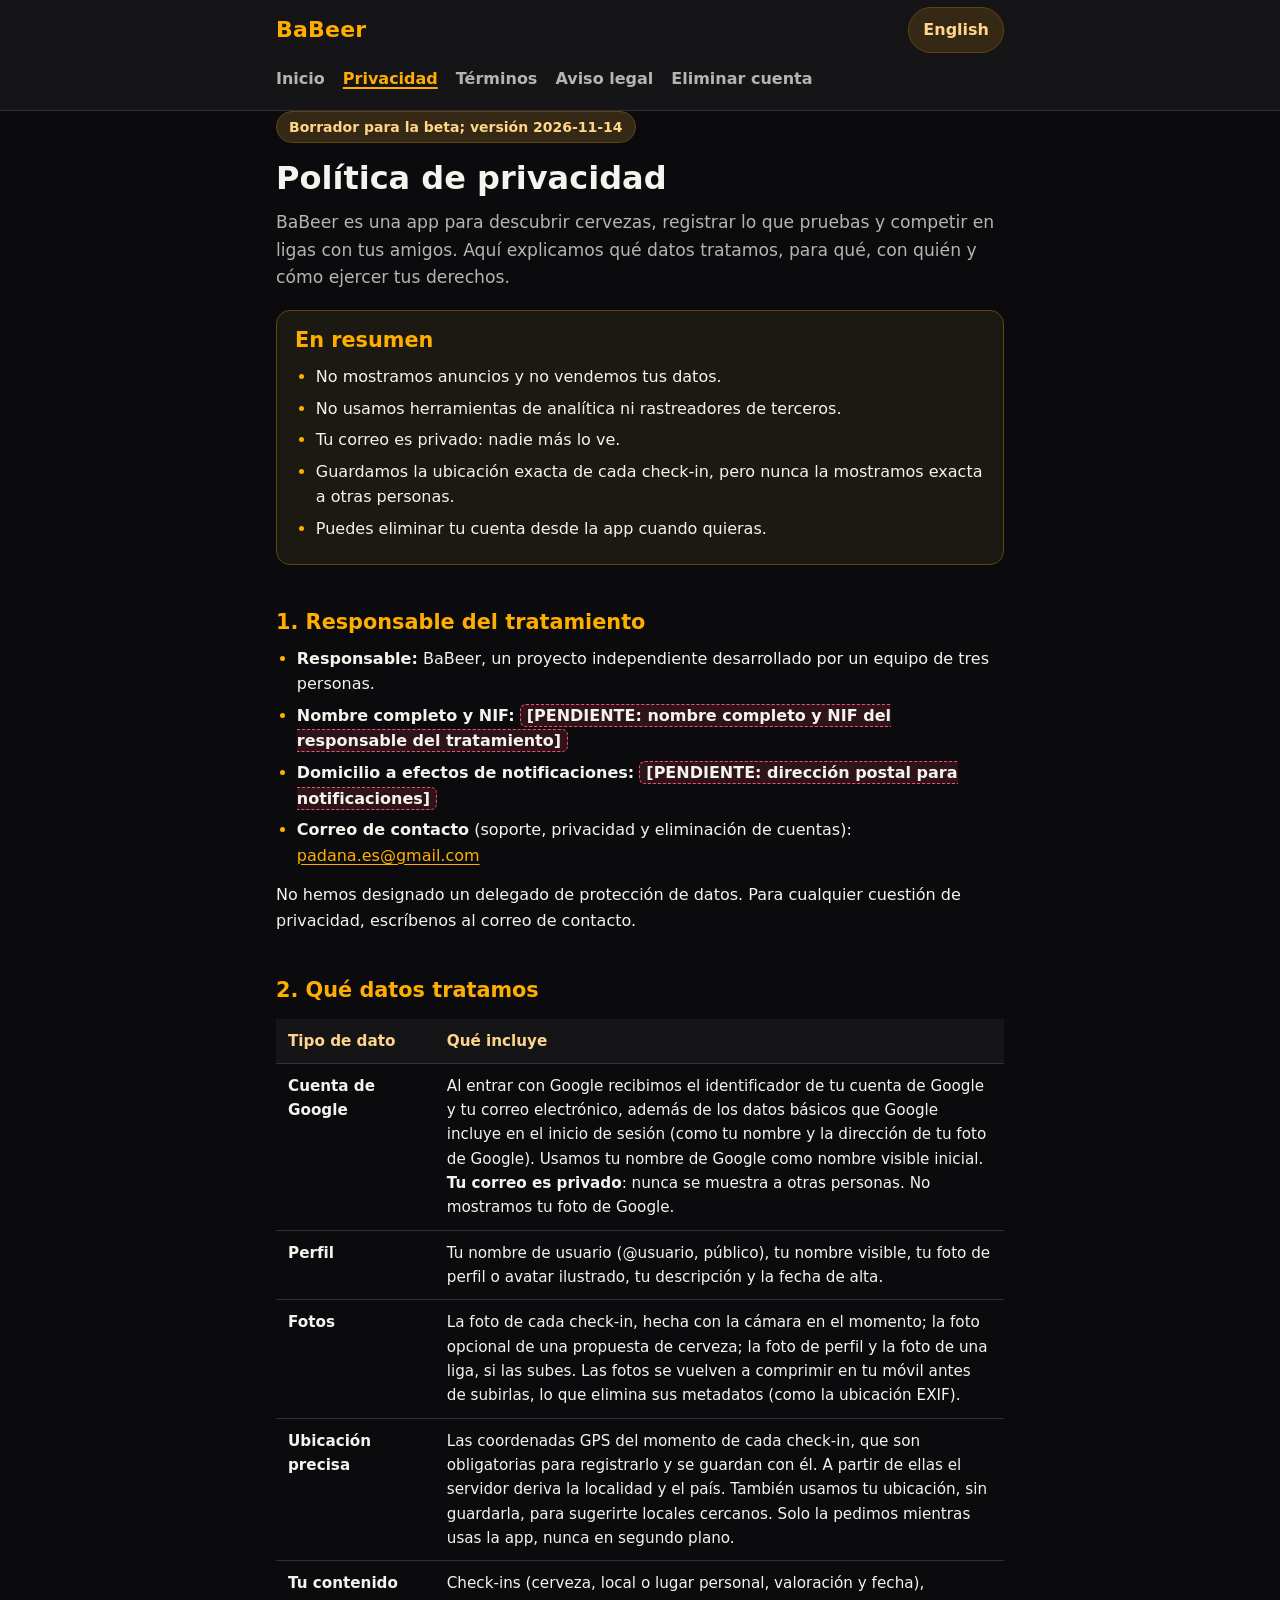
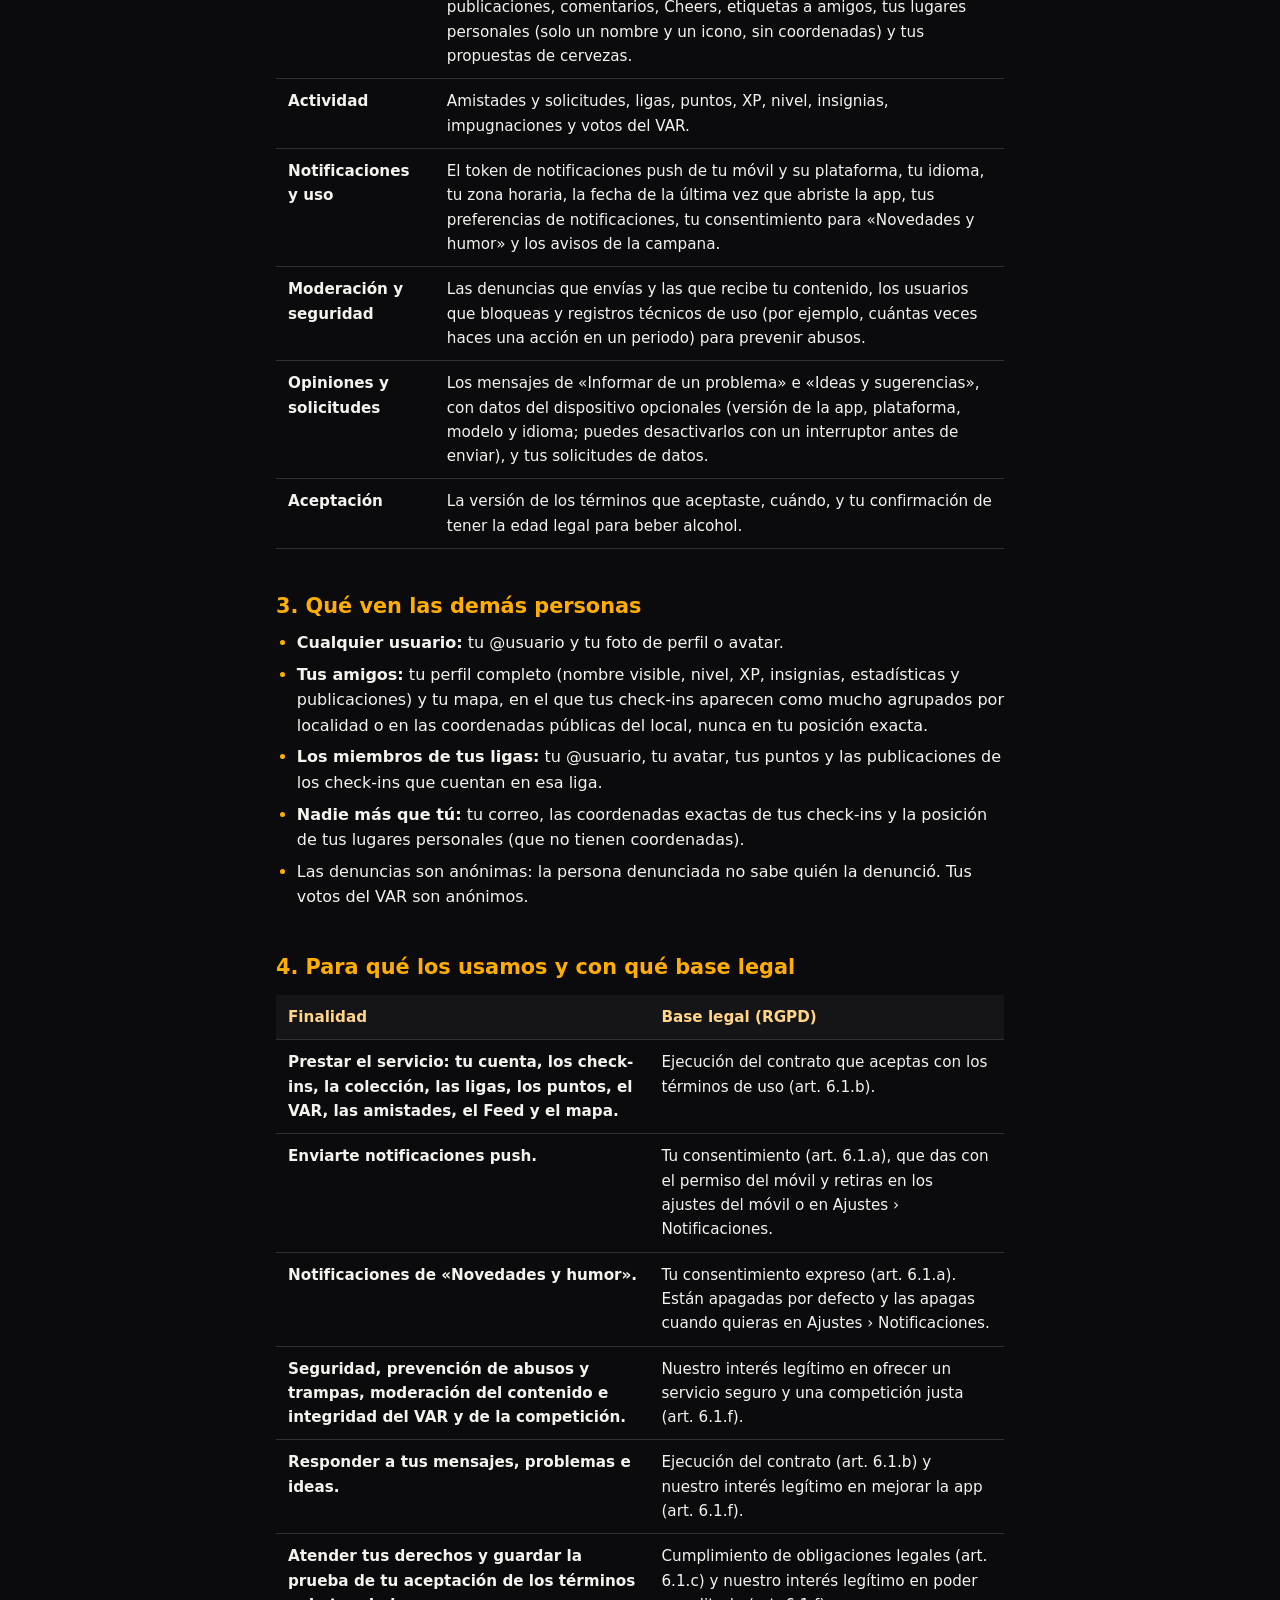
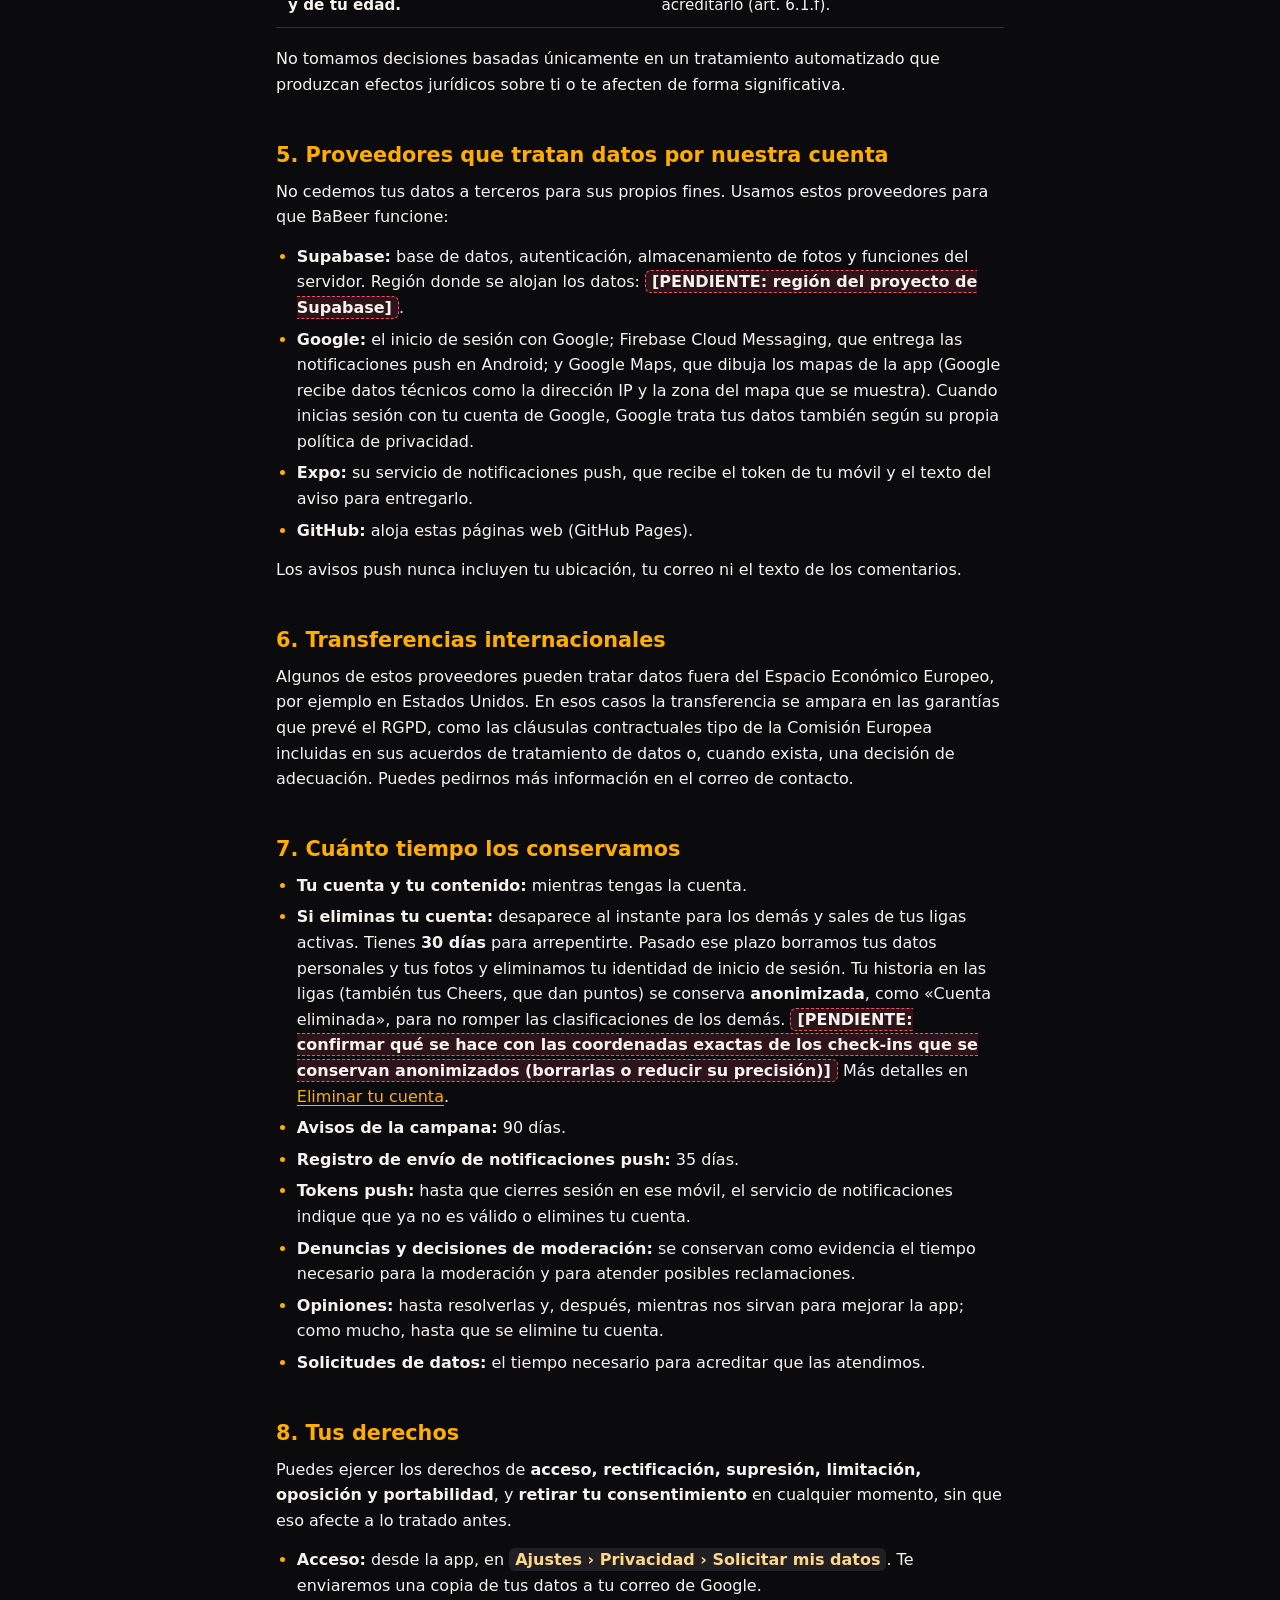
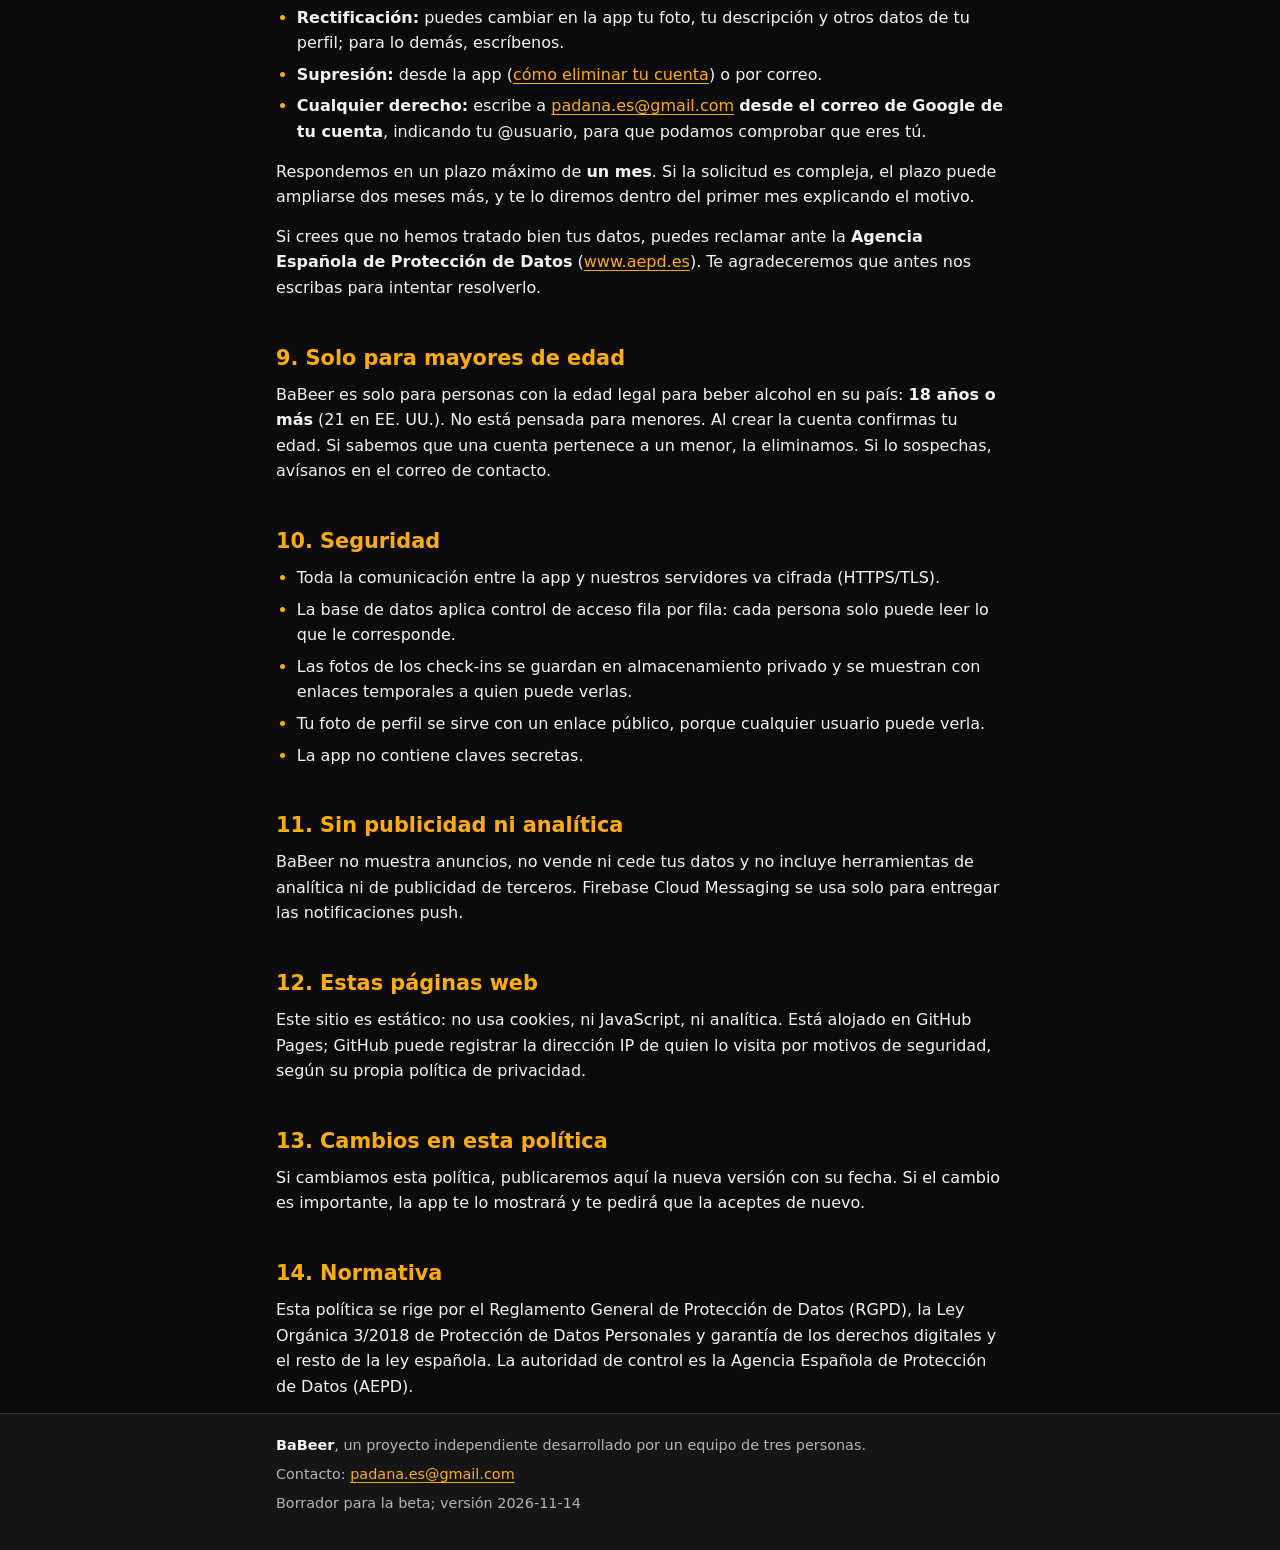
==== privacidad.html @ 209f2f9f "Páginas legales de BaBeer (beta)" ====
<!doctype html>
<html lang="es">
<head>
<meta charset="utf-8">
<meta name="viewport" content="width=device-width, initial-scale=1">
<meta http-equiv="Content-Security-Policy" content="default-src 'none'; style-src 'self'; img-src 'self'; base-uri 'none'; form-action 'none'">
<meta name="referrer" content="no-referrer">
<meta name="color-scheme" content="dark">
<title>Política de privacidad · BaBeer</title>
<meta name="description" content="Qué datos trata BaBeer, para qué, con quién y cómo ejercer tus derechos.">
<link rel="stylesheet" href="assets/style.css">
<link rel="alternate" hreflang="es" href="privacidad.html">
<link rel="alternate" hreflang="en" href="en/privacy.html">
</head>
<body>
<a class="skip" href="#contenido">Saltar al contenido</a>
<header class="site-header">
  <div class="wrap header-row">
    <a class="brand" href="index.html">BaBeer</a>
    <a class="lang" href="en/privacy.html" hreflang="en" lang="en">English</a>
  </div>
  <nav class="wrap site-nav" aria-label="Páginas legales">
    <a href="index.html">Inicio</a>
    <a href="privacidad.html" aria-current="page">Privacidad</a>
    <a href="terminos.html">Términos</a>
    <a href="aviso-legal.html">Aviso legal</a>
    <a href="eliminar-cuenta.html">Eliminar cuenta</a>
  </nav>
</header>

<main id="contenido" class="wrap">
<p class="draft">Borrador para la beta; versión 2026-11-14</p>
<h1>Política de privacidad</h1>
<p class="lead">BaBeer es una app para descubrir cervezas, registrar lo que pruebas y competir en ligas con tus amigos. Aquí explicamos qué datos tratamos, para qué, con quién y cómo ejercer tus derechos.</p>

<div class="card card-accent">
  <h2>En resumen</h2>
  <ul>
    <li>No mostramos anuncios y no vendemos tus datos.</li>
    <li>No usamos herramientas de analítica ni rastreadores de terceros.</li>
    <li>Tu correo es privado: nadie más lo ve.</li>
    <li>Guardamos la ubicación exacta de cada check-in, pero nunca la mostramos exacta a otras personas.</li>
    <li>Puedes eliminar tu cuenta desde la app cuando quieras.</li>
  </ul>
</div>

<h2 id="responsable">1. Responsable del tratamiento</h2>
<ul>
  <li><strong>Responsable:</strong> BaBeer, un proyecto independiente desarrollado por un equipo de tres personas.</li>
  <li><strong>Nombre completo y NIF:</strong> <span class="pending">[PENDIENTE: nombre completo y NIF del responsable del tratamiento]</span></li>
  <li><strong>Domicilio a efectos de notificaciones:</strong> <span class="pending">[PENDIENTE: dirección postal para notificaciones]</span></li>
  <li><strong>Correo de contacto</strong> (soporte, privacidad y eliminación de cuentas): <a href="mailto:padana.es@gmail.com">padana.es@gmail.com</a></li>
</ul>
<p>No hemos designado un delegado de protección de datos. Para cualquier cuestión de privacidad, escríbenos al correo de contacto.</p>

<h2 id="datos">2. Qué datos tratamos</h2>
<table>
  <thead><tr><th scope="col">Tipo de dato</th><th scope="col">Qué incluye</th></tr></thead>
  <tbody>
    <tr><td data-label="Tipo de dato">Cuenta de Google</td><td data-label="Qué incluye">Al entrar con Google recibimos el identificador de tu cuenta de Google y tu correo electrónico, además de los datos básicos que Google incluye en el inicio de sesión (como tu nombre y la dirección de tu foto de Google). Usamos tu nombre de Google como nombre visible inicial. <strong>Tu correo es privado</strong>: nunca se muestra a otras personas. No mostramos tu foto de Google.</td></tr>
    <tr><td data-label="Tipo de dato">Perfil</td><td data-label="Qué incluye">Tu nombre de usuario (@usuario, público), tu nombre visible, tu foto de perfil o avatar ilustrado, tu descripción y la fecha de alta.</td></tr>
    <tr><td data-label="Tipo de dato">Fotos</td><td data-label="Qué incluye">La foto de cada check-in, hecha con la cámara en el momento; la foto opcional de una propuesta de cerveza; la foto de perfil y la foto de una liga, si las subes. Las fotos se vuelven a comprimir en tu móvil antes de subirlas, lo que elimina sus metadatos (como la ubicación EXIF).</td></tr>
    <tr><td data-label="Tipo de dato">Ubicación precisa</td><td data-label="Qué incluye">Las coordenadas GPS del momento de cada check-in, que son obligatorias para registrarlo y se guardan con él. A partir de ellas el servidor deriva la localidad y el país. También usamos tu ubicación, sin guardarla, para sugerirte locales cercanos. Solo la pedimos mientras usas la app, nunca en segundo plano.</td></tr>
    <tr><td data-label="Tipo de dato">Tu contenido</td><td data-label="Qué incluye">Check-ins (cerveza, local o lugar personal, valoración y fecha), publicaciones, comentarios, Cheers, etiquetas a amigos, tus lugares personales (solo un nombre y un icono, sin coordenadas) y tus propuestas de cervezas.</td></tr>
    <tr><td data-label="Tipo de dato">Actividad</td><td data-label="Qué incluye">Amistades y solicitudes, ligas, puntos, XP, nivel, insignias, impugnaciones y votos del VAR.</td></tr>
    <tr><td data-label="Tipo de dato">Notificaciones y uso</td><td data-label="Qué incluye">El token de notificaciones push de tu móvil y su plataforma, tu idioma, tu zona horaria, la fecha de la última vez que abriste la app, tus preferencias de notificaciones, tu consentimiento para «Novedades y humor» y los avisos de la campana.</td></tr>
    <tr><td data-label="Tipo de dato">Moderación y seguridad</td><td data-label="Qué incluye">Las denuncias que envías y las que recibe tu contenido, los usuarios que bloqueas y registros técnicos de uso (por ejemplo, cuántas veces haces una acción en un periodo) para prevenir abusos.</td></tr>
    <tr><td data-label="Tipo de dato">Opiniones y solicitudes</td><td data-label="Qué incluye">Los mensajes de «Informar de un problema» e «Ideas y sugerencias», con datos del dispositivo opcionales (versión de la app, plataforma, modelo y idioma; puedes desactivarlos con un interruptor antes de enviar), y tus solicitudes de datos.</td></tr>
    <tr><td data-label="Tipo de dato">Aceptación</td><td data-label="Qué incluye">La versión de los términos que aceptaste, cuándo, y tu confirmación de tener la edad legal para beber alcohol.</td></tr>
  </tbody>
</table>

<h2 id="quien-ve">3. Qué ven las demás personas</h2>
<ul>
  <li><strong>Cualquier usuario:</strong> tu @usuario y tu foto de perfil o avatar.</li>
  <li><strong>Tus amigos:</strong> tu perfil completo (nombre visible, nivel, XP, insignias, estadísticas y publicaciones) y tu mapa, en el que tus check-ins aparecen como mucho agrupados por localidad o en las coordenadas públicas del local, nunca en tu posición exacta.</li>
  <li><strong>Los miembros de tus ligas:</strong> tu @usuario, tu avatar, tus puntos y las publicaciones de los check-ins que cuentan en esa liga.</li>
  <li><strong>Nadie más que tú:</strong> tu correo, las coordenadas exactas de tus check-ins y la posición de tus lugares personales (que no tienen coordenadas).</li>
  <li>Las denuncias son anónimas: la persona denunciada no sabe quién la denunció. Tus votos del VAR son anónimos.</li>
</ul>

<h2 id="finalidades">4. Para qué los usamos y con qué base legal</h2>
<table>
  <thead><tr><th scope="col">Finalidad</th><th scope="col">Base legal (RGPD)</th></tr></thead>
  <tbody>
    <tr><td data-label="Finalidad">Prestar el servicio: tu cuenta, los check-ins, la colección, las ligas, los puntos, el VAR, las amistades, el Feed y el mapa.</td><td data-label="Base legal (RGPD)">Ejecución del contrato que aceptas con los términos de uso (art. 6.1.b).</td></tr>
    <tr><td data-label="Finalidad">Enviarte notificaciones push.</td><td data-label="Base legal (RGPD)">Tu consentimiento (art. 6.1.a), que das con el permiso del móvil y retiras en los ajustes del móvil o en Ajustes › Notificaciones.</td></tr>
    <tr><td data-label="Finalidad">Notificaciones de «Novedades y humor».</td><td data-label="Base legal (RGPD)">Tu consentimiento expreso (art. 6.1.a). Están apagadas por defecto y las apagas cuando quieras en Ajustes › Notificaciones.</td></tr>
    <tr><td data-label="Finalidad">Seguridad, prevención de abusos y trampas, moderación del contenido e integridad del VAR y de la competición.</td><td data-label="Base legal (RGPD)">Nuestro interés legítimo en ofrecer un servicio seguro y una competición justa (art. 6.1.f).</td></tr>
    <tr><td data-label="Finalidad">Responder a tus mensajes, problemas e ideas.</td><td data-label="Base legal (RGPD)">Ejecución del contrato (art. 6.1.b) y nuestro interés legítimo en mejorar la app (art. 6.1.f).</td></tr>
    <tr><td data-label="Finalidad">Atender tus derechos y guardar la prueba de tu aceptación de los términos y de tu edad.</td><td data-label="Base legal (RGPD)">Cumplimiento de obligaciones legales (art. 6.1.c) y nuestro interés legítimo en poder acreditarlo (art. 6.1.f).</td></tr>
  </tbody>
</table>
<p>No tomamos decisiones basadas únicamente en un tratamiento automatizado que produzcan efectos jurídicos sobre ti o te afecten de forma significativa.</p>

<h2 id="proveedores">5. Proveedores que tratan datos por nuestra cuenta</h2>
<p>No cedemos tus datos a terceros para sus propios fines. Usamos estos proveedores para que BaBeer funcione:</p>
<ul>
  <li><strong>Supabase:</strong> base de datos, autenticación, almacenamiento de fotos y funciones del servidor. Región donde se alojan los datos: <span class="pending">[PENDIENTE: región del proyecto de Supabase]</span>.</li>
  <li><strong>Google:</strong> el inicio de sesión con Google; Firebase Cloud Messaging, que entrega las notificaciones push en Android; y Google Maps, que dibuja los mapas de la app (Google recibe datos técnicos como la dirección IP y la zona del mapa que se muestra). Cuando inicias sesión con tu cuenta de Google, Google trata tus datos también según su propia política de privacidad.</li>
  <li><strong>Expo:</strong> su servicio de notificaciones push, que recibe el token de tu móvil y el texto del aviso para entregarlo.</li>
  <li><strong>GitHub:</strong> aloja estas páginas web (GitHub Pages).</li>
</ul>
<p>Los avisos push nunca incluyen tu ubicación, tu correo ni el texto de los comentarios.</p>

<h2 id="transferencias">6. Transferencias internacionales</h2>
<p>Algunos de estos proveedores pueden tratar datos fuera del Espacio Económico Europeo, por ejemplo en Estados Unidos. En esos casos la transferencia se ampara en las garantías que prevé el RGPD, como las cláusulas contractuales tipo de la Comisión Europea incluidas en sus acuerdos de tratamiento de datos o, cuando exista, una decisión de adecuación. Puedes pedirnos más información en el correo de contacto.</p>

<h2 id="conservacion">7. Cuánto tiempo los conservamos</h2>
<ul>
  <li><strong>Tu cuenta y tu contenido:</strong> mientras tengas la cuenta.</li>
  <li><strong>Si eliminas tu cuenta:</strong> desaparece al instante para los demás y sales de tus ligas activas. Tienes <strong>30 días</strong> para arrepentirte. Pasado ese plazo borramos tus datos personales y tus fotos y eliminamos tu identidad de inicio de sesión. Tu historia en las ligas (también tus Cheers, que dan puntos) se conserva <strong>anonimizada</strong>, como «Cuenta eliminada», para no romper las clasificaciones de los demás. <span class="pending">[PENDIENTE: confirmar qué se hace con las coordenadas exactas de los check-ins que se conservan anonimizados (borrarlas o reducir su precisión)]</span> Más detalles en <a href="eliminar-cuenta.html">Eliminar tu cuenta</a>.</li>
  <li><strong>Avisos de la campana:</strong> 90 días.</li>
  <li><strong>Registro de envío de notificaciones push:</strong> 35 días.</li>
  <li><strong>Tokens push:</strong> hasta que cierres sesión en ese móvil, el servicio de notificaciones indique que ya no es válido o elimines tu cuenta.</li>
  <li><strong>Denuncias y decisiones de moderación:</strong> se conservan como evidencia el tiempo necesario para la moderación y para atender posibles reclamaciones.</li>
  <li><strong>Opiniones:</strong> hasta resolverlas y, después, mientras nos sirvan para mejorar la app; como mucho, hasta que se elimine tu cuenta.</li>
  <li><strong>Solicitudes de datos:</strong> el tiempo necesario para acreditar que las atendimos.</li>
</ul>

<h2 id="derechos">8. Tus derechos</h2>
<p>Puedes ejercer los derechos de <strong>acceso, rectificación, supresión, limitación, oposición y portabilidad</strong>, y <strong>retirar tu consentimiento</strong> en cualquier momento, sin que eso afecte a lo tratado antes.</p>
<ul>
  <li><strong>Acceso:</strong> desde la app, en <span class="path">Ajustes › Privacidad › Solicitar mis datos</span>. Te enviaremos una copia de tus datos a tu correo de Google.</li>
  <li><strong>Rectificación:</strong> puedes cambiar en la app tu foto, tu descripción y otros datos de tu perfil; para lo demás, escríbenos.</li>
  <li><strong>Supresión:</strong> desde la app (<a href="eliminar-cuenta.html">cómo eliminar tu cuenta</a>) o por correo.</li>
  <li><strong>Cualquier derecho:</strong> escribe a <a href="mailto:padana.es@gmail.com">padana.es@gmail.com</a> <strong>desde el correo de Google de tu cuenta</strong>, indicando tu @usuario, para que podamos comprobar que eres tú.</li>
</ul>
<p>Respondemos en un plazo máximo de <strong>un mes</strong>. Si la solicitud es compleja, el plazo puede ampliarse dos meses más, y te lo diremos dentro del primer mes explicando el motivo.</p>
<p>Si crees que no hemos tratado bien tus datos, puedes reclamar ante la <strong>Agencia Española de Protección de Datos</strong> (<a href="https://www.aepd.es">www.aepd.es</a>). Te agradeceremos que antes nos escribas para intentar resolverlo.</p>

<h2 id="menores">9. Solo para mayores de edad</h2>
<p>BaBeer es solo para personas con la edad legal para beber alcohol en su país: <strong>18 años o más</strong> (21 en EE. UU.). No está pensada para menores. Al crear la cuenta confirmas tu edad. Si sabemos que una cuenta pertenece a un menor, la eliminamos. Si lo sospechas, avísanos en el correo de contacto.</p>

<h2 id="seguridad">10. Seguridad</h2>
<ul>
  <li>Toda la comunicación entre la app y nuestros servidores va cifrada (HTTPS/TLS).</li>
  <li>La base de datos aplica control de acceso fila por fila: cada persona solo puede leer lo que le corresponde.</li>
  <li>Las fotos de los check-ins se guardan en almacenamiento privado y se muestran con enlaces temporales a quien puede verlas.</li>
  <li>Tu foto de perfil se sirve con un enlace público, porque cualquier usuario puede verla.</li>
  <li>La app no contiene claves secretas.</li>
</ul>

<h2 id="sin-anuncios">11. Sin publicidad ni analítica</h2>
<p>BaBeer no muestra anuncios, no vende ni cede tus datos y no incluye herramientas de analítica ni de publicidad de terceros. Firebase Cloud Messaging se usa solo para entregar las notificaciones push.</p>

<h2 id="web">12. Estas páginas web</h2>
<p>Este sitio es estático: no usa cookies, ni JavaScript, ni analítica. Está alojado en GitHub Pages; GitHub puede registrar la dirección IP de quien lo visita por motivos de seguridad, según su propia política de privacidad.</p>

<h2 id="cambios">13. Cambios en esta política</h2>
<p>Si cambiamos esta política, publicaremos aquí la nueva versión con su fecha. Si el cambio es importante, la app te lo mostrará y te pedirá que la aceptes de nuevo.</p>

<h2 id="ley">14. Normativa</h2>
<p>Esta política se rige por el Reglamento General de Protección de Datos (RGPD), la Ley Orgánica 3/2018 de Protección de Datos Personales y garantía de los derechos digitales y el resto de la ley española. La autoridad de control es la Agencia Española de Protección de Datos (AEPD).</p>
</main>

<footer class="site-footer">
  <div class="wrap">
    <p><strong>BaBeer</strong>, un proyecto independiente desarrollado por un equipo de tres personas.</p>
    <p>Contacto: <a href="mailto:padana.es@gmail.com">padana.es@gmail.com</a></p>
    <p>Borrador para la beta; versión 2026-11-14</p>
  </div>
</footer>
</body>
</html>
---- assets/style.css ----
/*
 * BaBeer · páginas legales (HTML estático, sin JavaScript, sin cookies, sin fuentes externas).
 * Los colores son los tokens de la app (src/theme/colors.ts). Si cambian allí, se cambian aquí.
 */
:root {
  --background: #0b0b0d;
  --surface: #151518;
  --surface-elevated: #202024;
  --surface-accent: #1c1912;
  --border-subtle: #303036;
  --text-primary: #f5f3ee;
  --text-secondary: #b6b4b0;
  --text-muted: #908e96;
  --primary: #ffae00;
  --primary-light: #ffd58a;
  --primary-soft: #352915;
  --primary-border: #5c4614;
  --danger: #f05267;
  --danger-soft: #2e141a;
  --radius: 14px;
  --gutter: 16px;
  --max-width: 760px;
  color-scheme: dark;
}

*,
*::before,
*::after {
  box-sizing: border-box;
}

html {
  -webkit-text-size-adjust: 100%;
  text-size-adjust: 100%;
}

body {
  margin: 0;
  background: var(--background);
  color: var(--text-primary);
  font-family: system-ui, -apple-system, "Segoe UI", Roboto, "Helvetica Neue", Arial, sans-serif;
  font-size: 1rem;
  line-height: 1.6;
  overflow-wrap: break-word;
}

.wrap {
  width: 100%;
  max-width: var(--max-width);
  margin: 0 auto;
  padding: 0 var(--gutter);
}

/* Saltar al contenido: visible solo con el teclado. */
.skip {
  position: absolute;
  left: -9999px;
  top: 0;
}
.skip:focus {
  left: var(--gutter);
  top: var(--gutter);
  z-index: 10;
  padding: 8px 12px;
  background: var(--primary);
  color: var(--background);
  border-radius: 8px;
}

a {
  color: var(--primary);
  text-underline-offset: 3px;
}
a:hover {
  color: var(--primary-light);
}
a:focus-visible {
  outline: 2px solid var(--primary-light);
  outline-offset: 2px;
  border-radius: 4px;
}

/* Cabecera */
.site-header {
  border-bottom: 1px solid var(--border-subtle);
  background: var(--surface);
}
.header-row {
  display: flex;
  align-items: center;
  justify-content: space-between;
  gap: 12px;
  min-height: 60px;
}
.brand {
  color: var(--primary);
  font-size: 1.375rem;
  font-weight: 800;
  letter-spacing: 0.01em;
  text-decoration: none;
}
.lang {
  display: inline-block;
  padding: 8px 14px;
  min-height: 44px;
  line-height: 28px;
  border: 1px solid var(--primary-border);
  border-radius: 999px;
  background: var(--primary-soft);
  color: var(--primary-light);
  font-weight: 600;
  text-decoration: none;
}
.lang:hover {
  color: var(--text-primary);
}
.site-nav {
  display: flex;
  flex-wrap: wrap;
  gap: 4px 18px;
  padding-bottom: 12px;
}
.site-nav a {
  display: inline-block;
  padding: 6px 0;
  color: var(--text-secondary);
  text-decoration: none;
  font-weight: 600;
}
.site-nav a:hover,
.site-nav a[aria-current="page"] {
  color: var(--primary);
}
.site-nav a[aria-current="page"] {
  text-decoration: underline;
  text-decoration-thickness: 2px;
}

/* Contenido */
main {
  padding-top: 24px;
  padding-bottom: 48px;
}
.draft {
  display: inline-block;
  margin: 0 0 8px;
  padding: 4px 12px;
  border: 1px solid var(--primary-border);
  border-radius: 999px;
  background: var(--primary-soft);
  color: var(--primary-light);
  font-size: 0.875rem;
  font-weight: 600;
}
h1 {
  margin: 8px 0 12px;
  font-size: 2rem;
  line-height: 1.2;
  font-weight: 800;
}
h2 {
  margin: 36px 0 10px;
  padding-top: 8px;
  color: var(--primary);
  font-size: 1.3rem;
  line-height: 1.3;
  font-weight: 800;
}
h3 {
  margin: 24px 0 8px;
  font-size: 1.075rem;
  line-height: 1.35;
  font-weight: 700;
}
p,
ul,
ol {
  margin: 0 0 14px;
}
ul,
ol {
  padding-left: 1.3em;
}
li {
  margin-bottom: 6px;
}
li::marker {
  color: var(--primary);
}
strong {
  color: var(--text-primary);
}
.lead {
  color: var(--text-secondary);
  font-size: 1.075rem;
}
.muted {
  color: var(--text-muted);
  font-size: 0.9rem;
}

/* Hueco legal pendiente de rellenar: bien visible a propósito. */
.pending {
  padding: 1px 6px;
  border: 1px dashed var(--danger);
  border-radius: 6px;
  background: var(--danger-soft);
  color: var(--text-primary);
  font-weight: 600;
}

/* Tarjetas */
.card {
  margin: 18px 0;
  padding: 16px 18px;
  border: 1px solid var(--border-subtle);
  border-radius: var(--radius);
  background: var(--surface);
}
.card > :last-child {
  margin-bottom: 0;
}
.card-accent {
  border-color: var(--primary-border);
  background: var(--surface-accent);
}
.card h2,
.card h3 {
  margin-top: 0;
  padding-top: 0;
}

/* Lista de enlaces del índice */
.links {
  list-style: none;
  padding: 0;
}
.links li {
  margin: 0 0 10px;
}
.links a {
  display: block;
  padding: 14px 18px;
  border: 1px solid var(--border-subtle);
  border-radius: var(--radius);
  background: var(--surface);
  text-decoration: none;
}
.links a:hover {
  border-color: var(--primary-border);
  background: var(--surface-accent);
}
.links .title {
  display: block;
  color: var(--primary);
  font-weight: 700;
}
.links .desc {
  display: block;
  color: var(--text-secondary);
  font-size: 0.95rem;
}

/* Ruta dentro de la app */
.path {
  padding: 2px 6px;
  border-radius: 6px;
  background: var(--surface-elevated);
  color: var(--primary-light);
  font-weight: 600;
}

/* Tablas: en el móvil cada fila se apila (la etiqueta sale de data-label, sin JavaScript). */
table {
  width: 100%;
  margin: 14px 0 18px;
  border-collapse: collapse;
  font-size: 0.95rem;
}
th,
td {
  padding: 10px 12px;
  border-bottom: 1px solid var(--border-subtle);
  text-align: left;
  vertical-align: top;
}
th {
  color: var(--primary-light);
  font-weight: 700;
  background: var(--surface);
}
td:first-child {
  font-weight: 600;
}

@media (max-width: 600px) {
  h1 {
    font-size: 1.65rem;
  }
  table,
  thead,
  tbody,
  tr,
  td {
    display: block;
  }
  thead {
    position: absolute;
    left: -9999px;
  }
  tr {
    margin-bottom: 12px;
    padding: 10px 14px;
    border: 1px solid var(--border-subtle);
    border-radius: var(--radius);
    background: var(--surface);
  }
  td {
    padding: 4px 0;
    border: 0;
  }
  td[data-label]::before {
    content: attr(data-label);
    display: block;
    color: var(--primary-light);
    font-size: 0.8rem;
    font-weight: 700;
    text-transform: uppercase;
    letter-spacing: 0.04em;
  }
}

/* Pie */
.site-footer {
  border-top: 1px solid var(--border-subtle);
  background: var(--surface);
  color: var(--text-secondary);
  font-size: 0.9rem;
}
.site-footer .wrap {
  padding-top: 20px;
  padding-bottom: 28px;
}
.site-footer p {
  margin: 0 0 6px;
}

@media print {
  body {
    background: #fff;
    color: #000;
  }
  .site-header,
  .site-footer,
  .skip {
    display: none;
  }
  a {
    color: #000;
  }
  h2 {
    color: #000;
  }
}
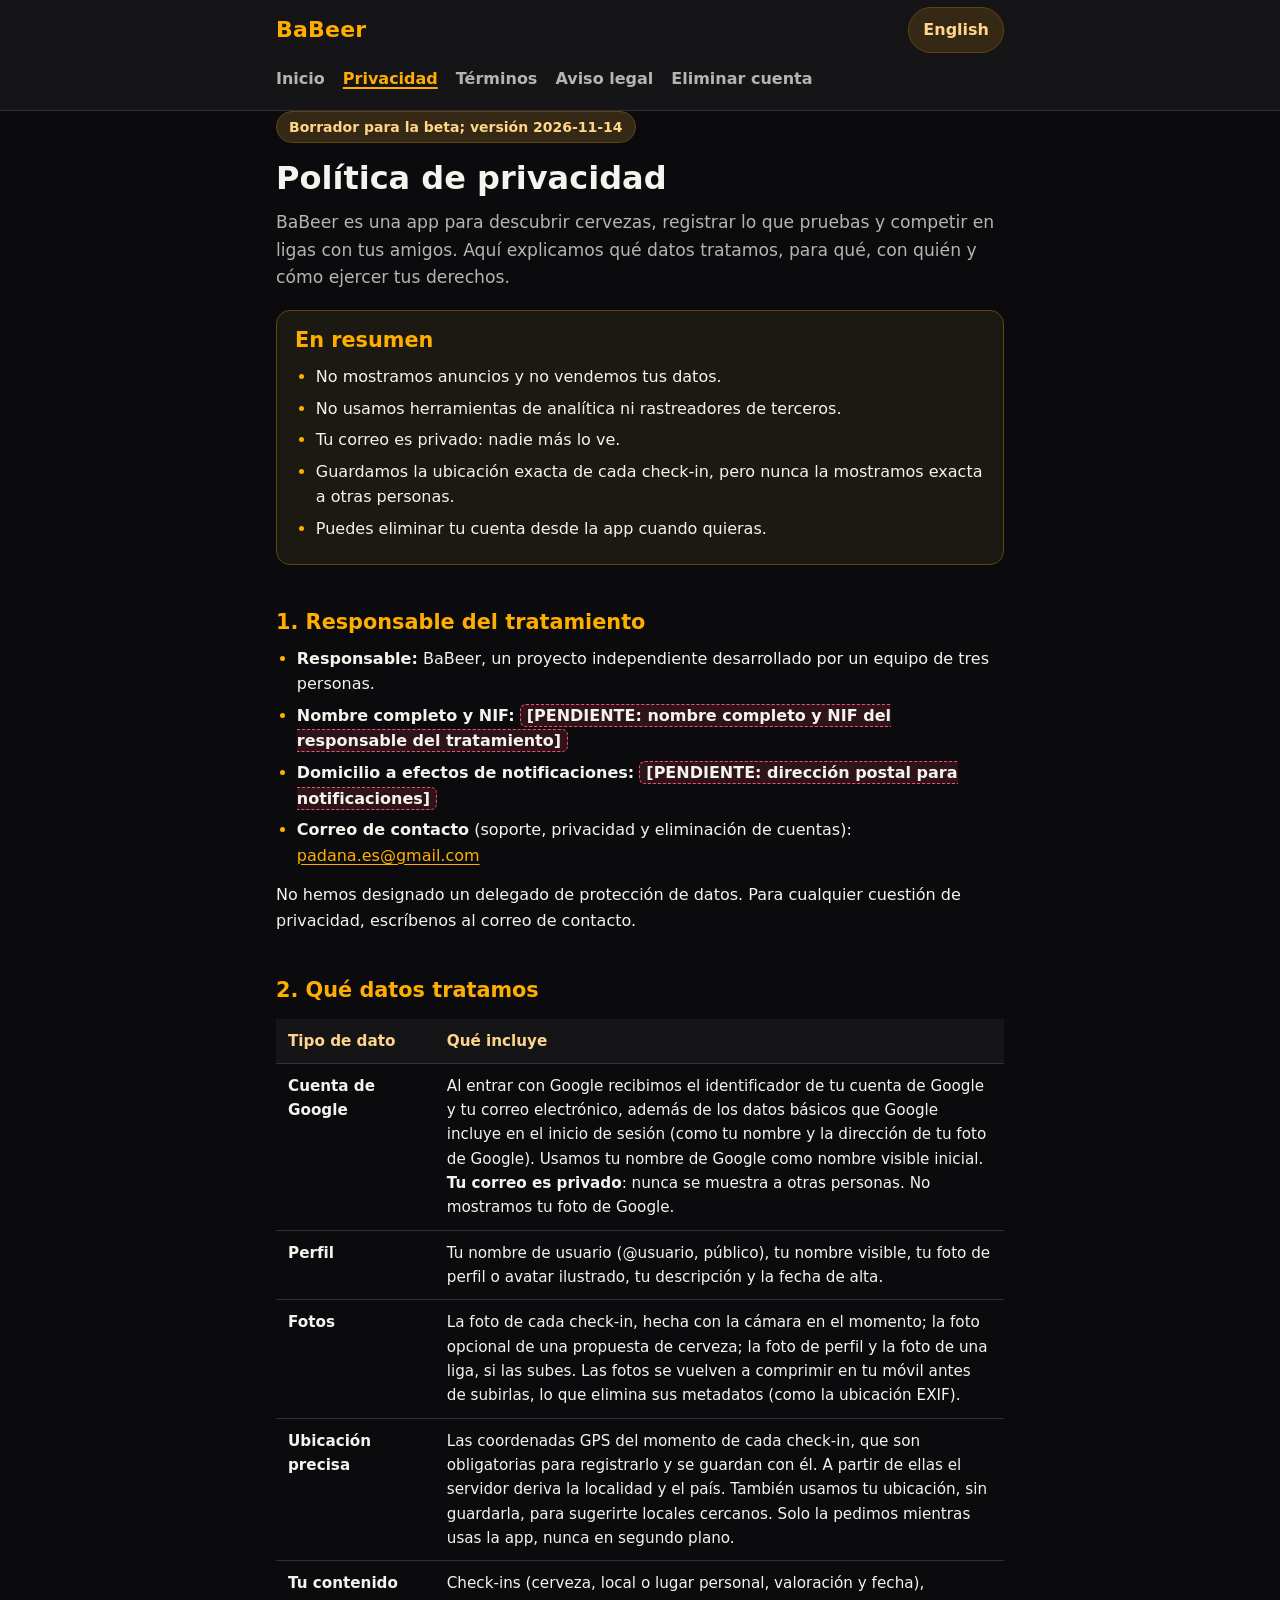
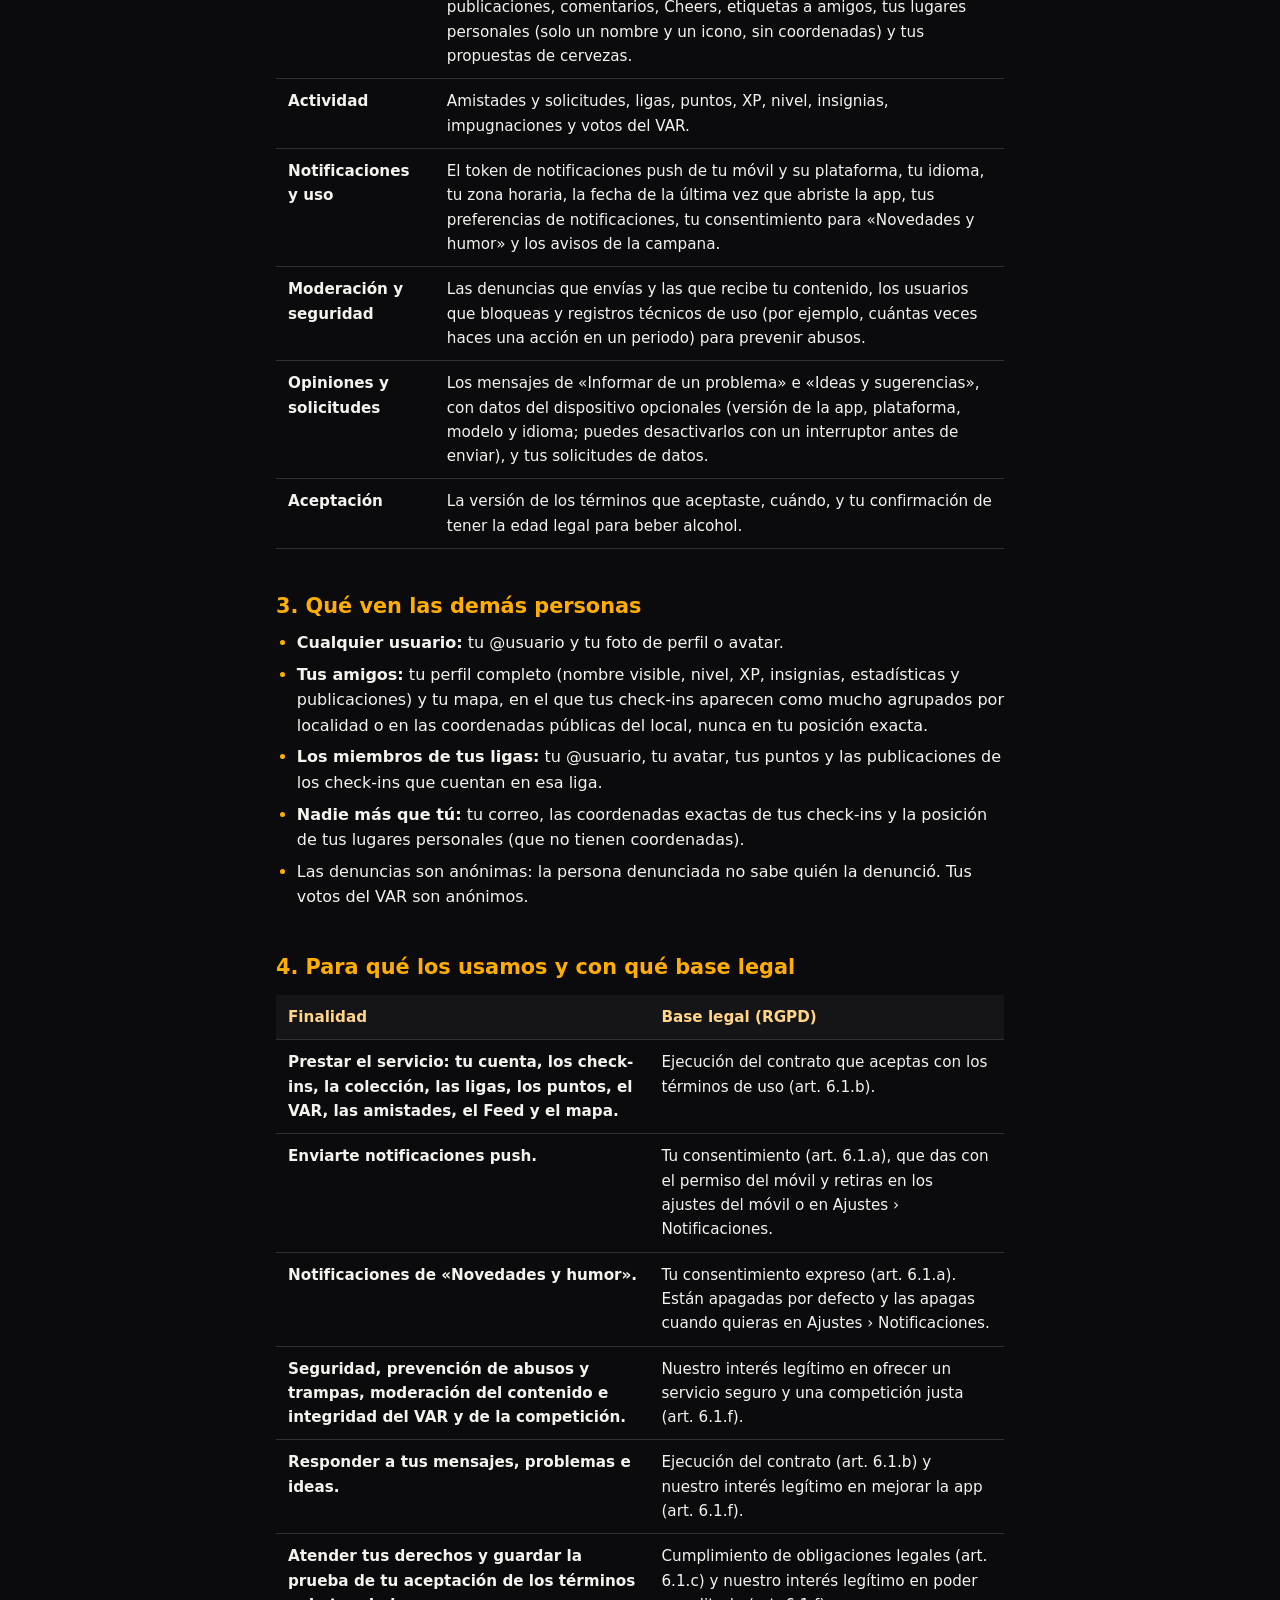
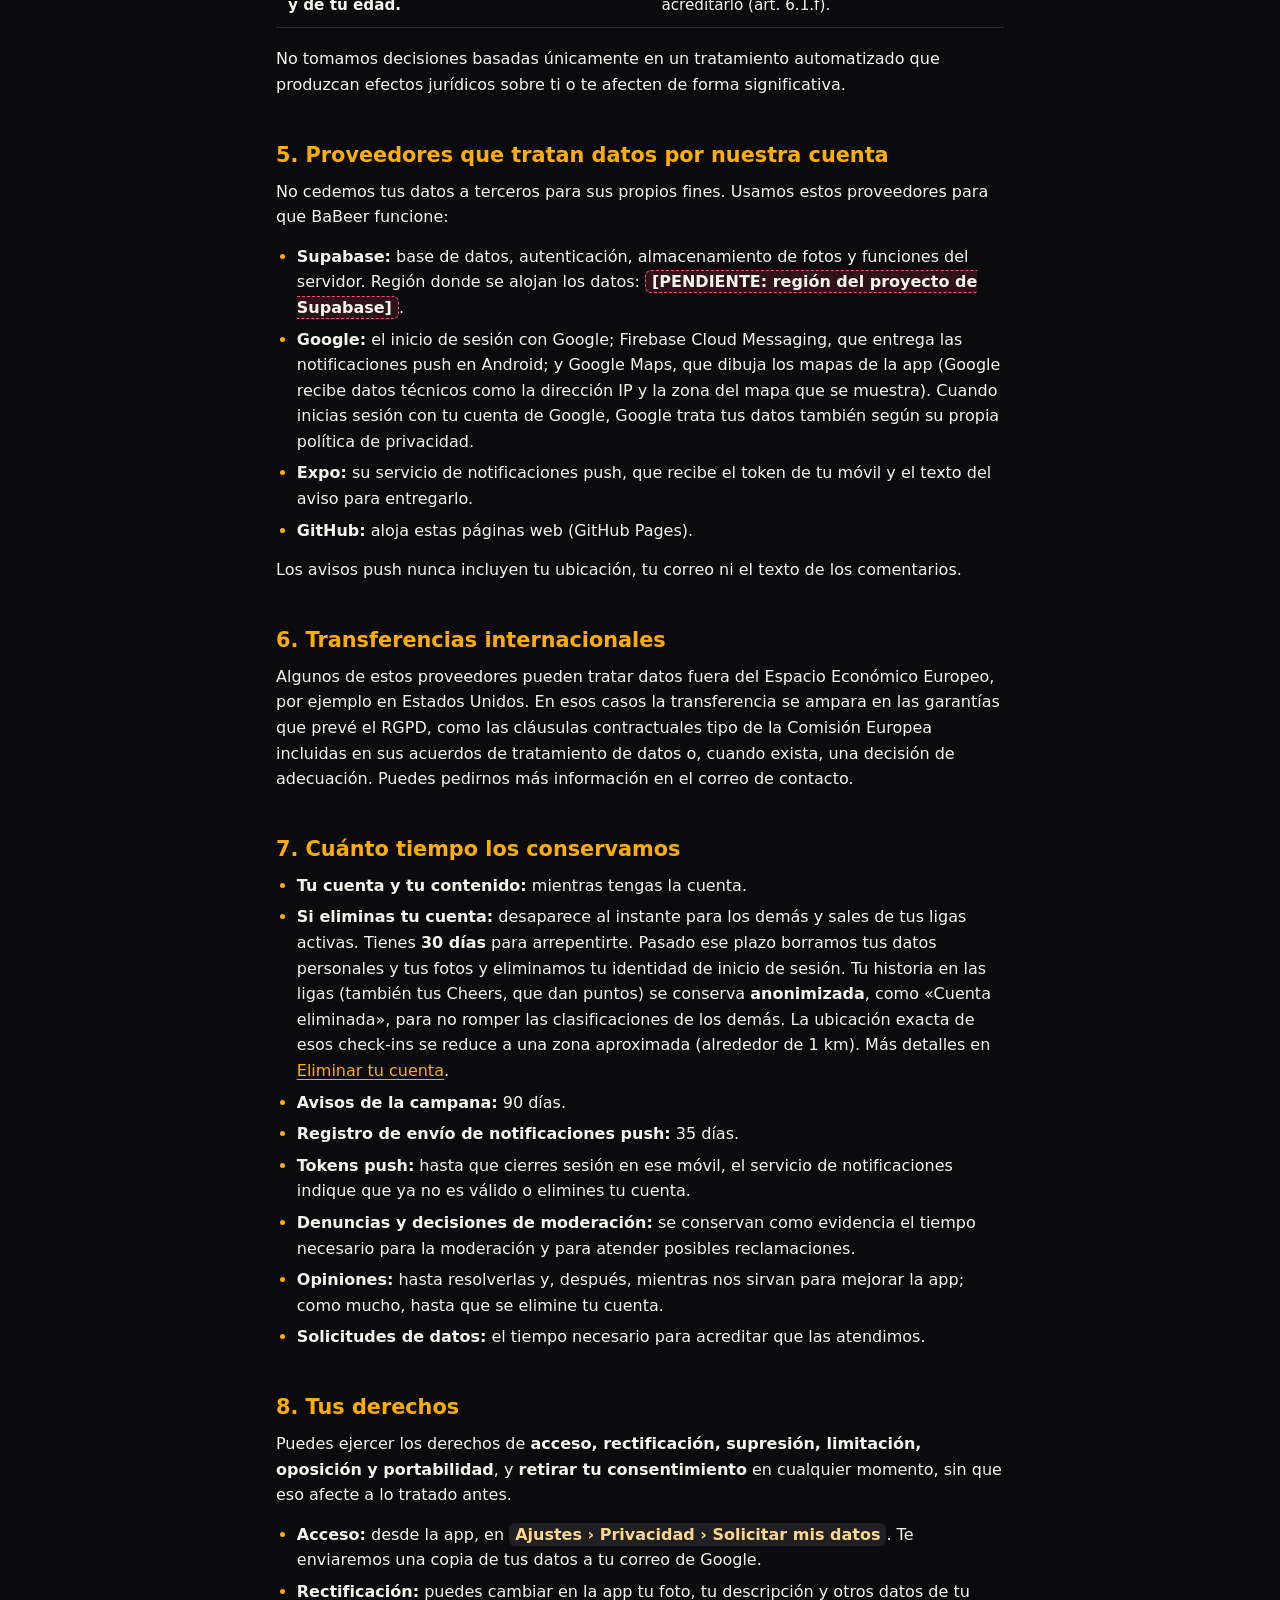
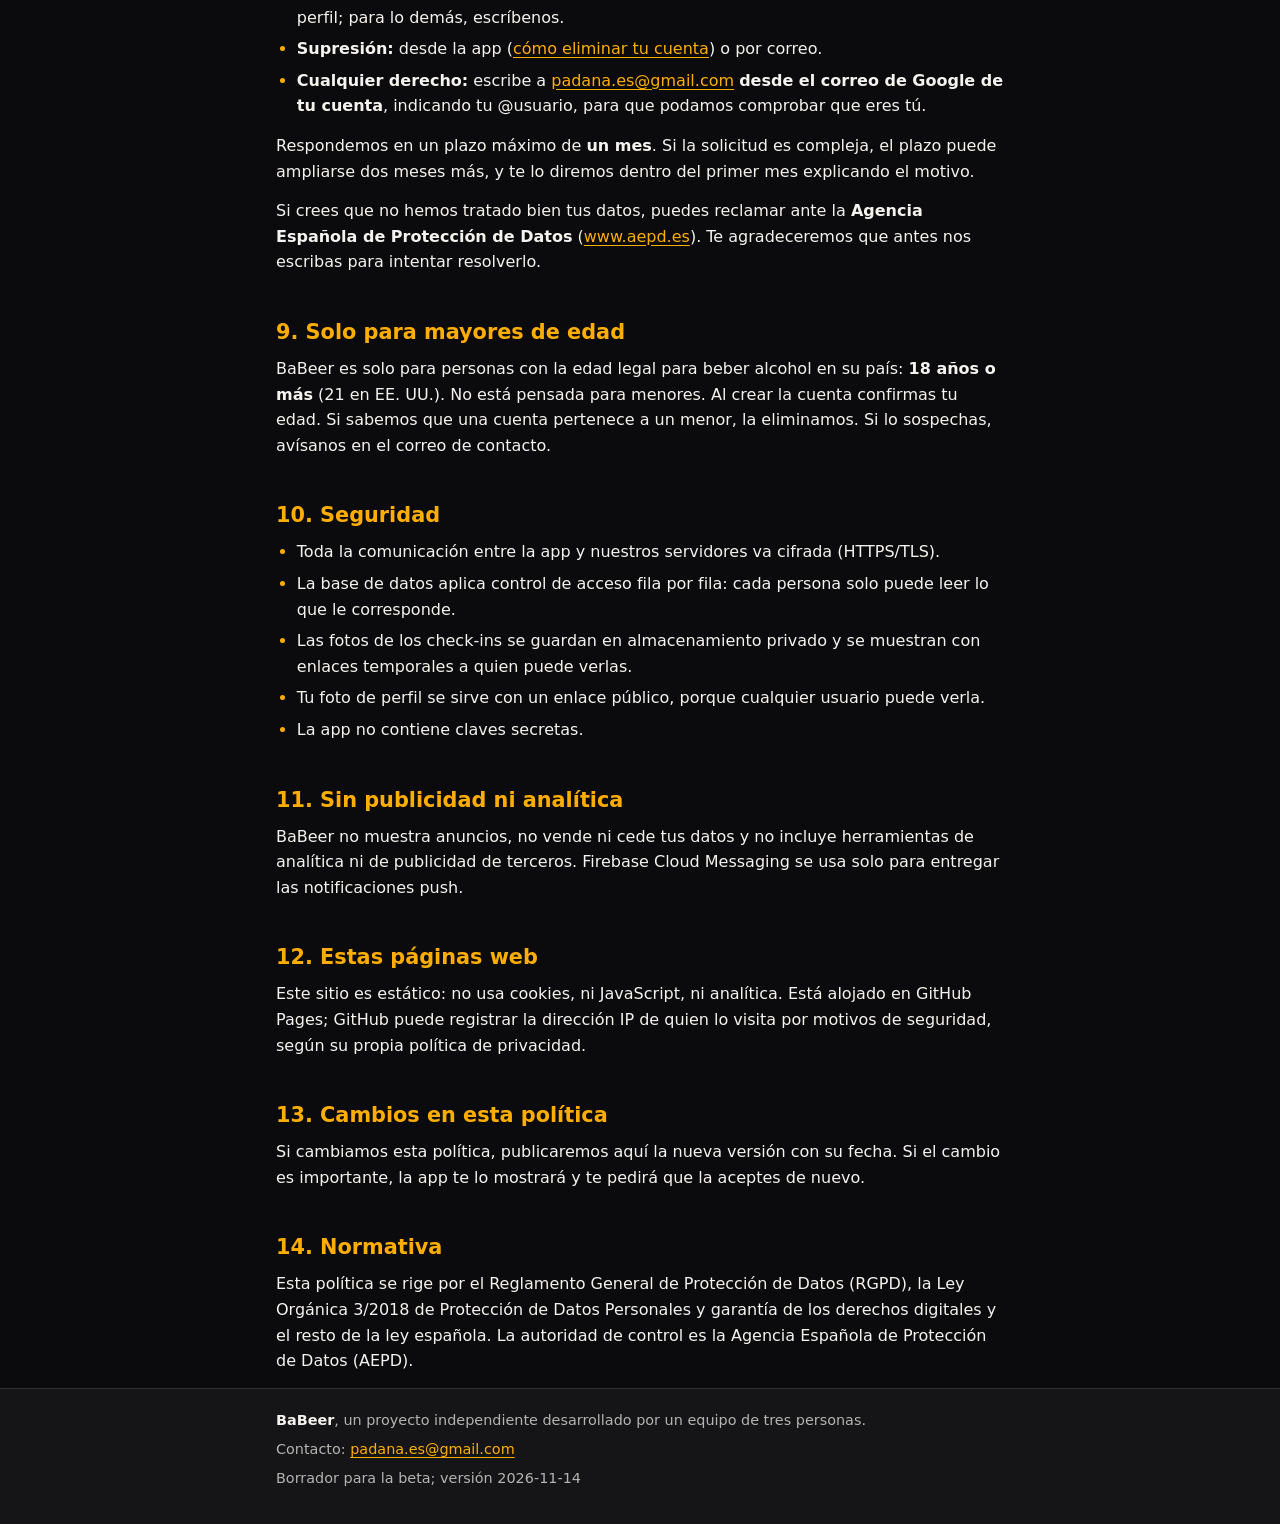
==== commit 50a408b4: "Privacidad: coordenadas de los check-ins conservados" ====
--- a/privacidad.html
+++ b/privacidad.html
@@ -109,7 +109,7 @@
 <h2 id="conservacion">7. Cuánto tiempo los conservamos</h2>
 <ul>
   <li><strong>Tu cuenta y tu contenido:</strong> mientras tengas la cuenta.</li>
-  <li><strong>Si eliminas tu cuenta:</strong> desaparece al instante para los demás y sales de tus ligas activas. Tienes <strong>30 días</strong> para arrepentirte. Pasado ese plazo borramos tus datos personales y tus fotos y eliminamos tu identidad de inicio de sesión. Tu historia en las ligas (también tus Cheers, que dan puntos) se conserva <strong>anonimizada</strong>, como «Cuenta eliminada», para no romper las clasificaciones de los demás. <span class="pending">[PENDIENTE: confirmar qué se hace con las coordenadas exactas de los check-ins que se conservan anonimizados (borrarlas o reducir su precisión)]</span> Más detalles en <a href="eliminar-cuenta.html">Eliminar tu cuenta</a>.</li>
+  <li><strong>Si eliminas tu cuenta:</strong> desaparece al instante para los demás y sales de tus ligas activas. Tienes <strong>30 días</strong> para arrepentirte. Pasado ese plazo borramos tus datos personales y tus fotos y eliminamos tu identidad de inicio de sesión. Tu historia en las ligas (también tus Cheers, que dan puntos) se conserva <strong>anonimizada</strong>, como «Cuenta eliminada», para no romper las clasificaciones de los demás. La ubicación exacta de esos check-ins se reduce a una zona aproximada (alrededor de 1 km). Más detalles en <a href="eliminar-cuenta.html">Eliminar tu cuenta</a>.</li>
   <li><strong>Avisos de la campana:</strong> 90 días.</li>
   <li><strong>Registro de envío de notificaciones push:</strong> 35 días.</li>
   <li><strong>Tokens push:</strong> hasta que cierres sesión en ese móvil, el servicio de notificaciones indique que ya no es válido o elimines tu cuenta.</li>
